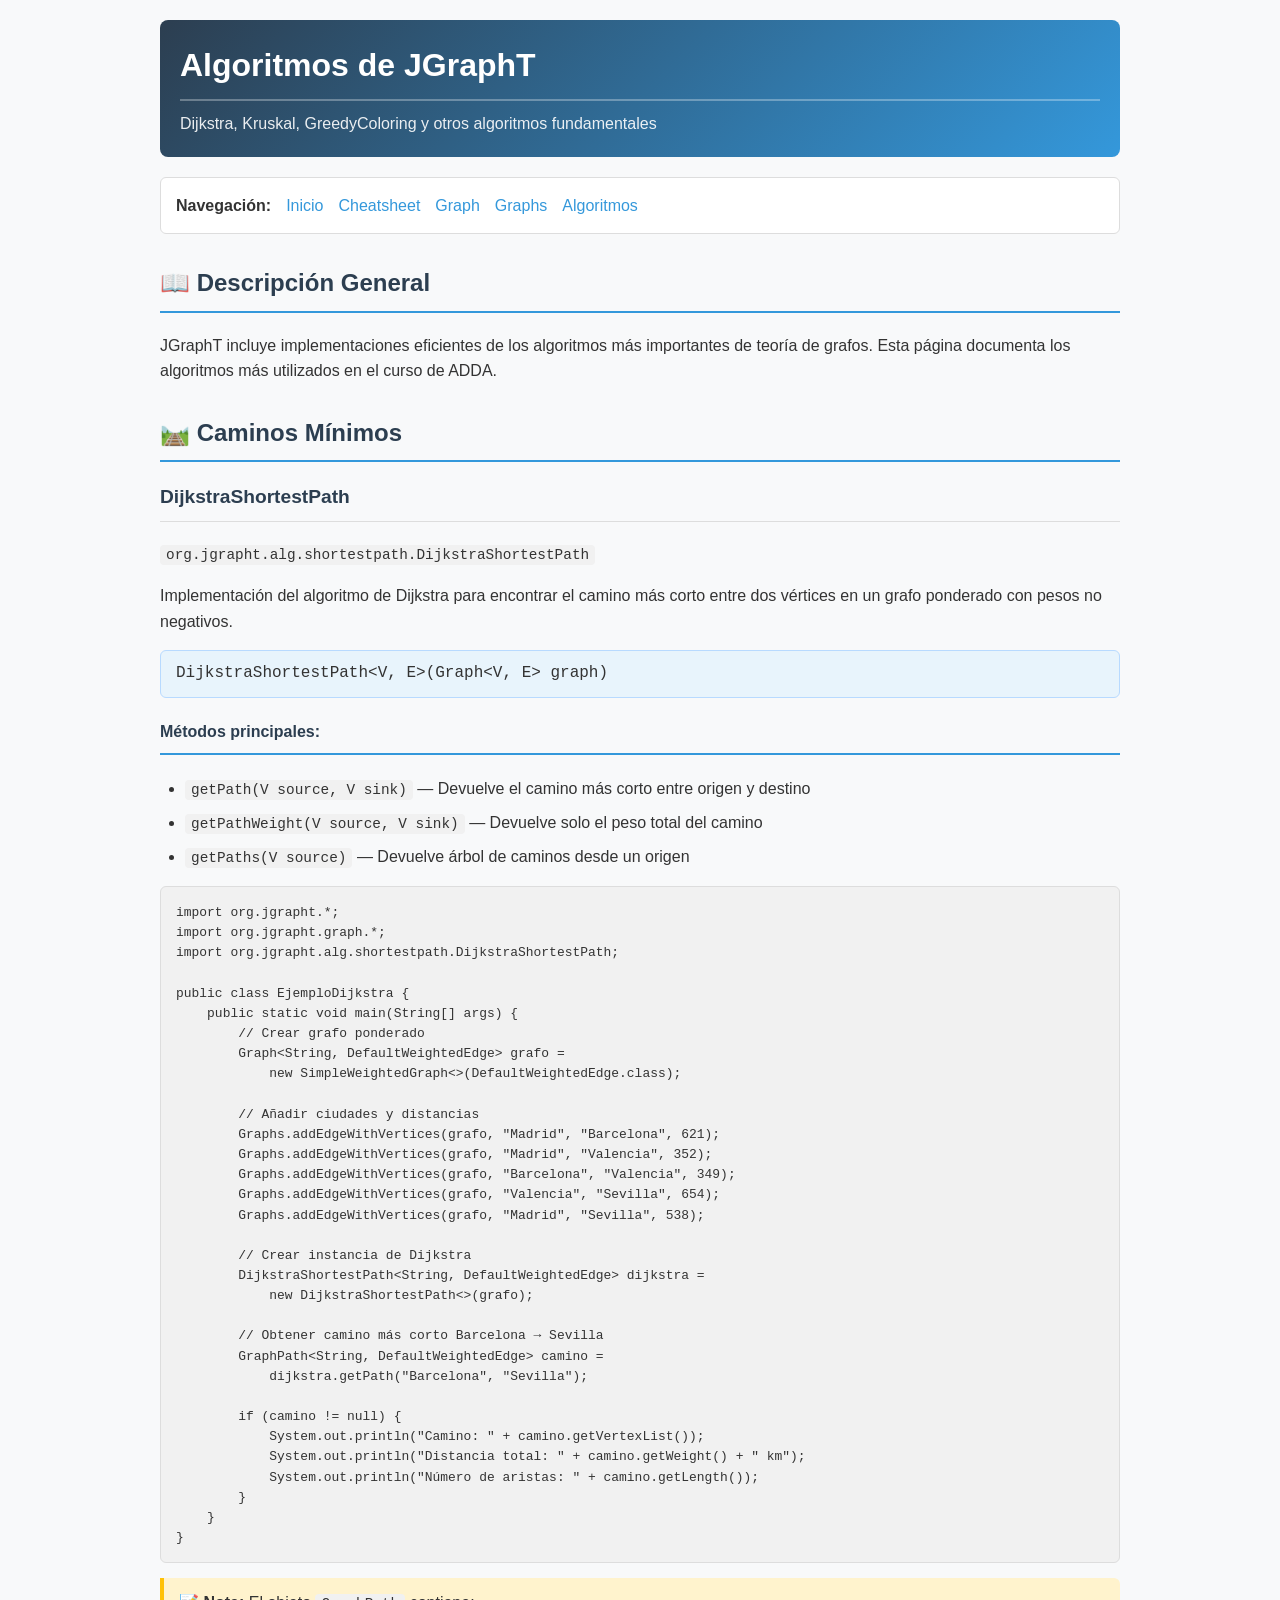
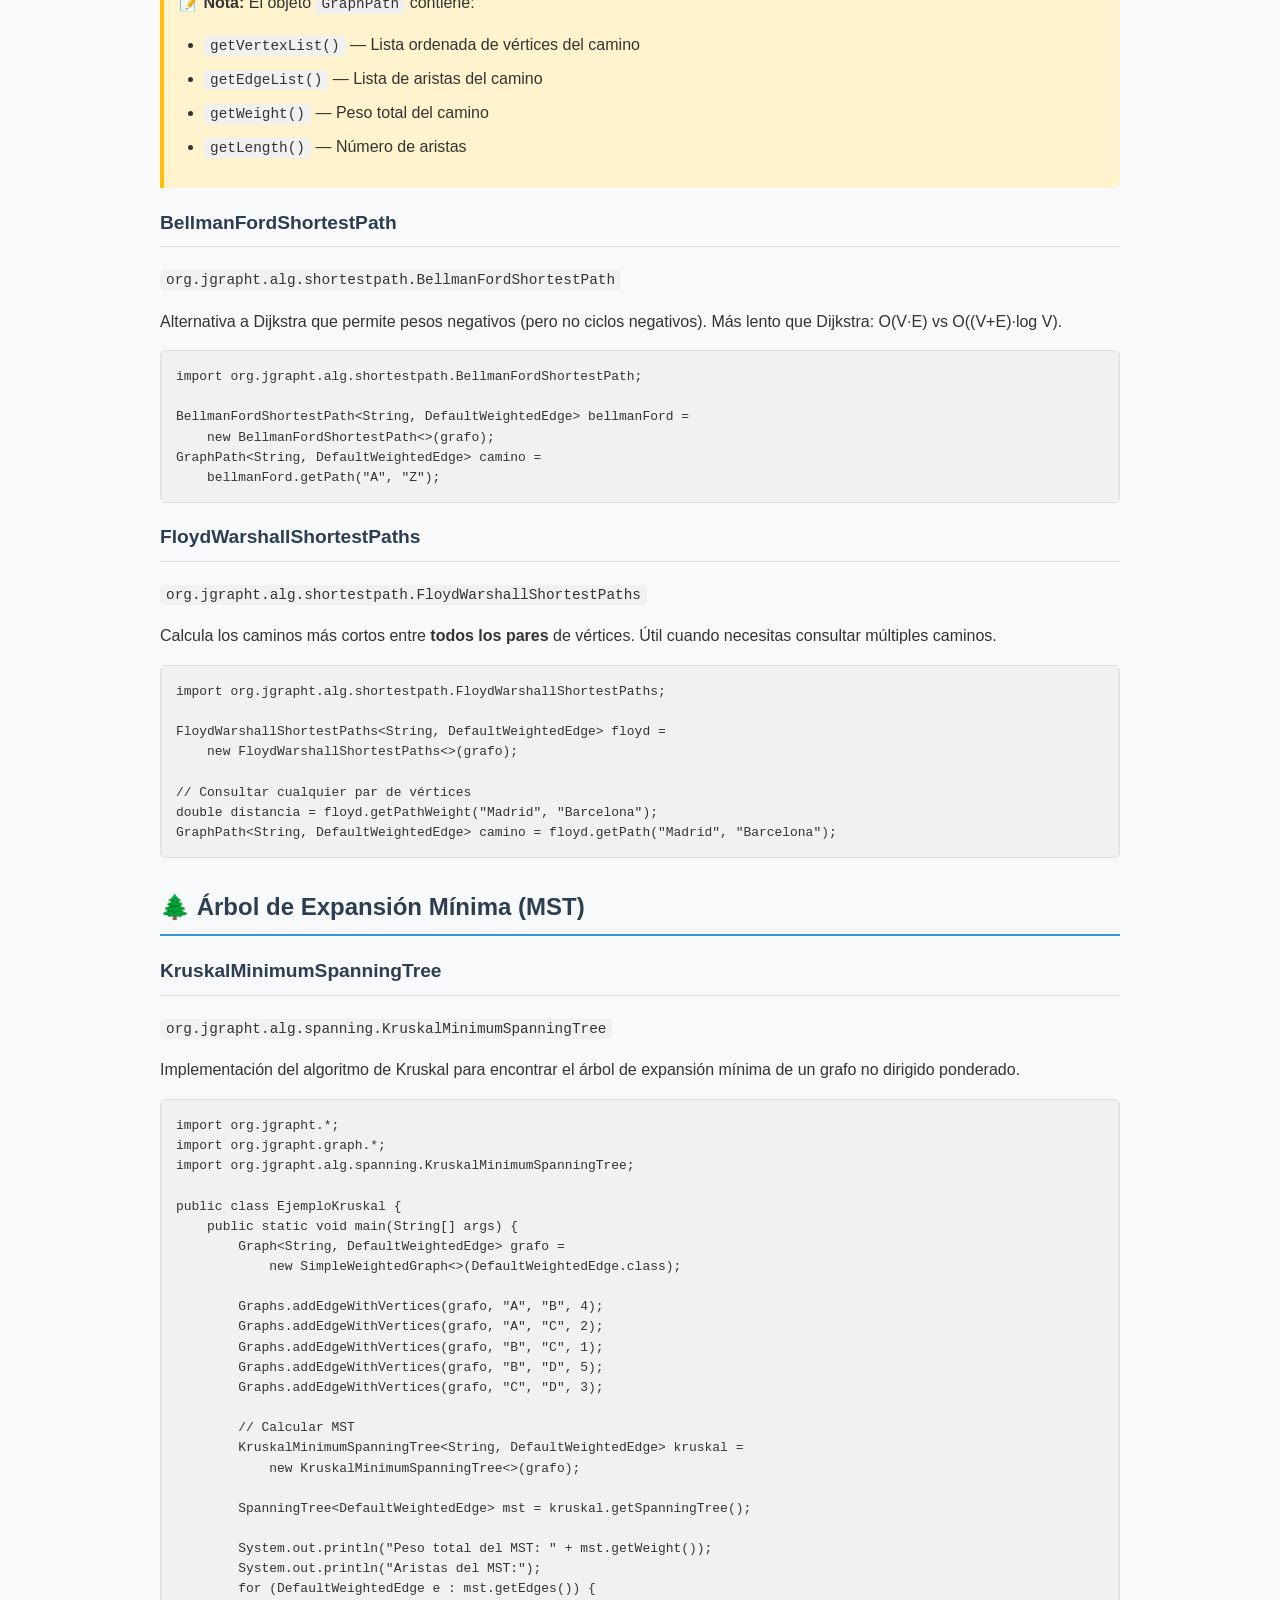
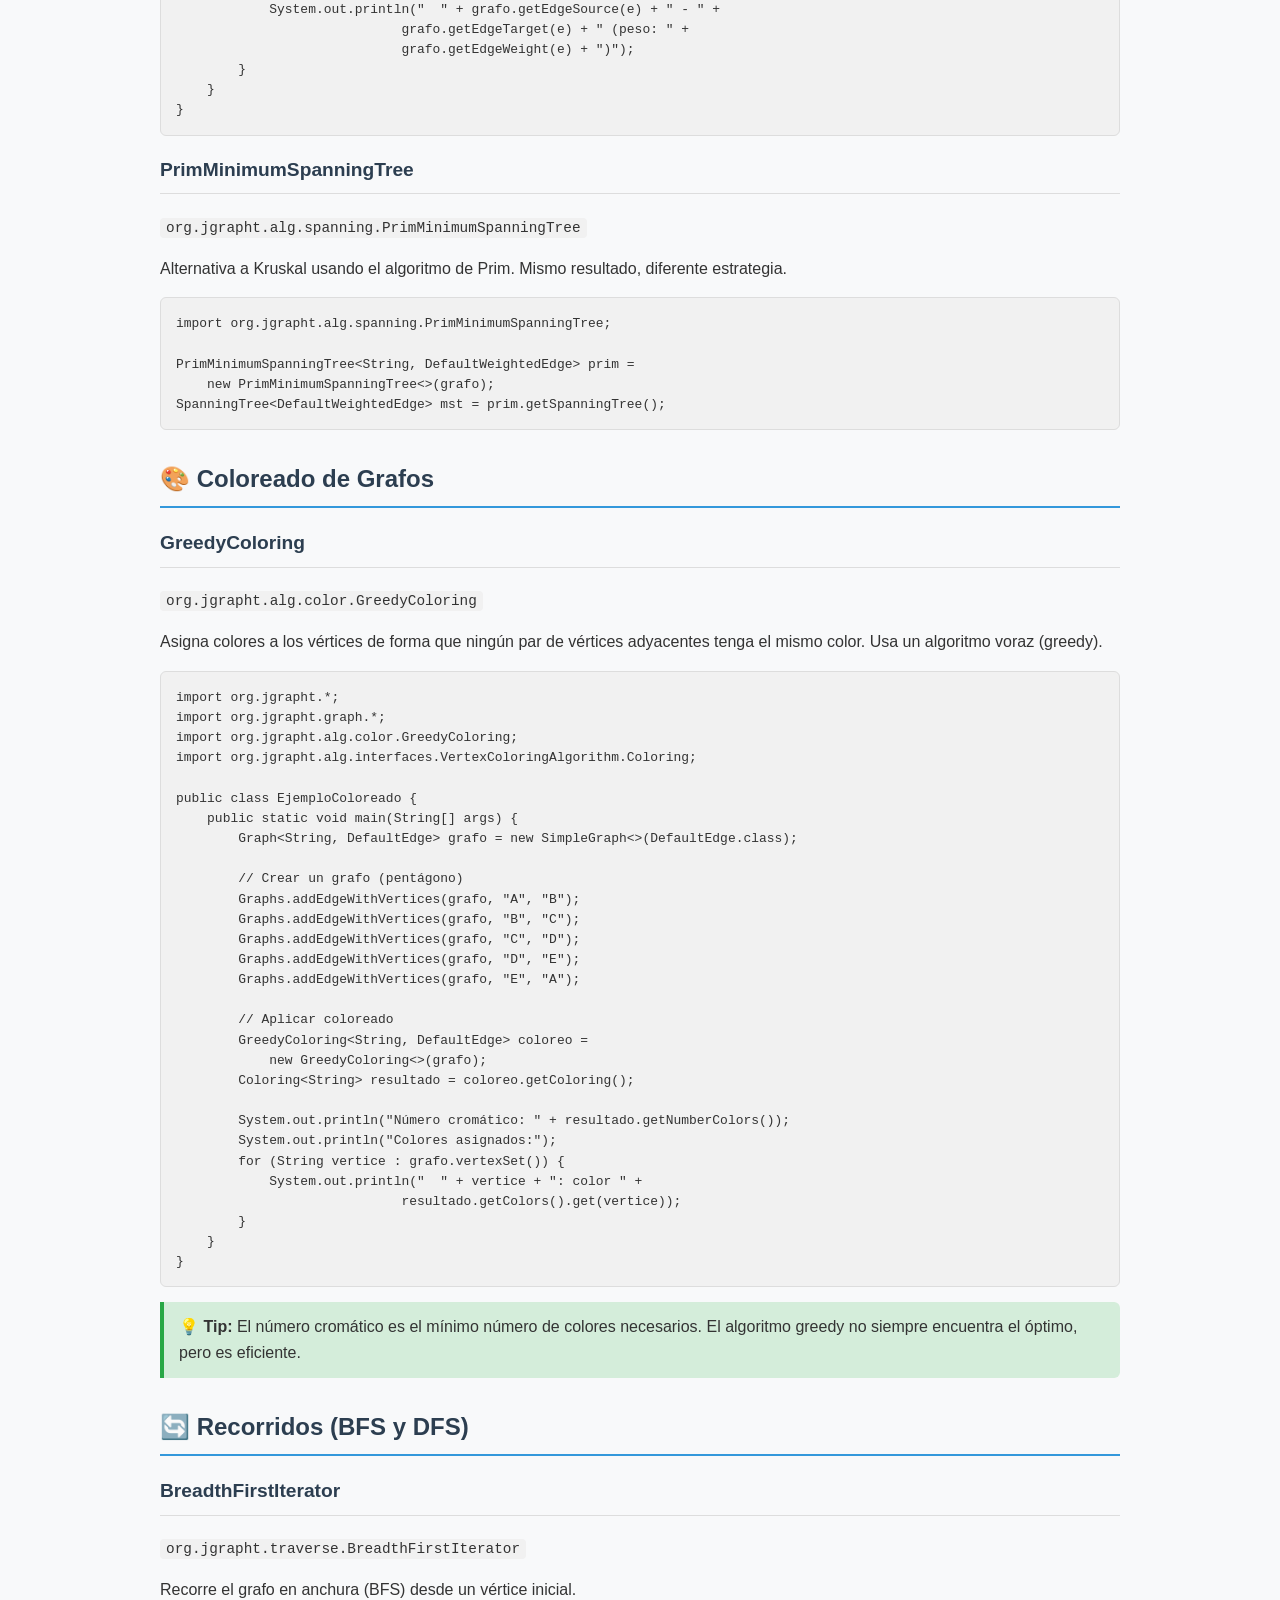
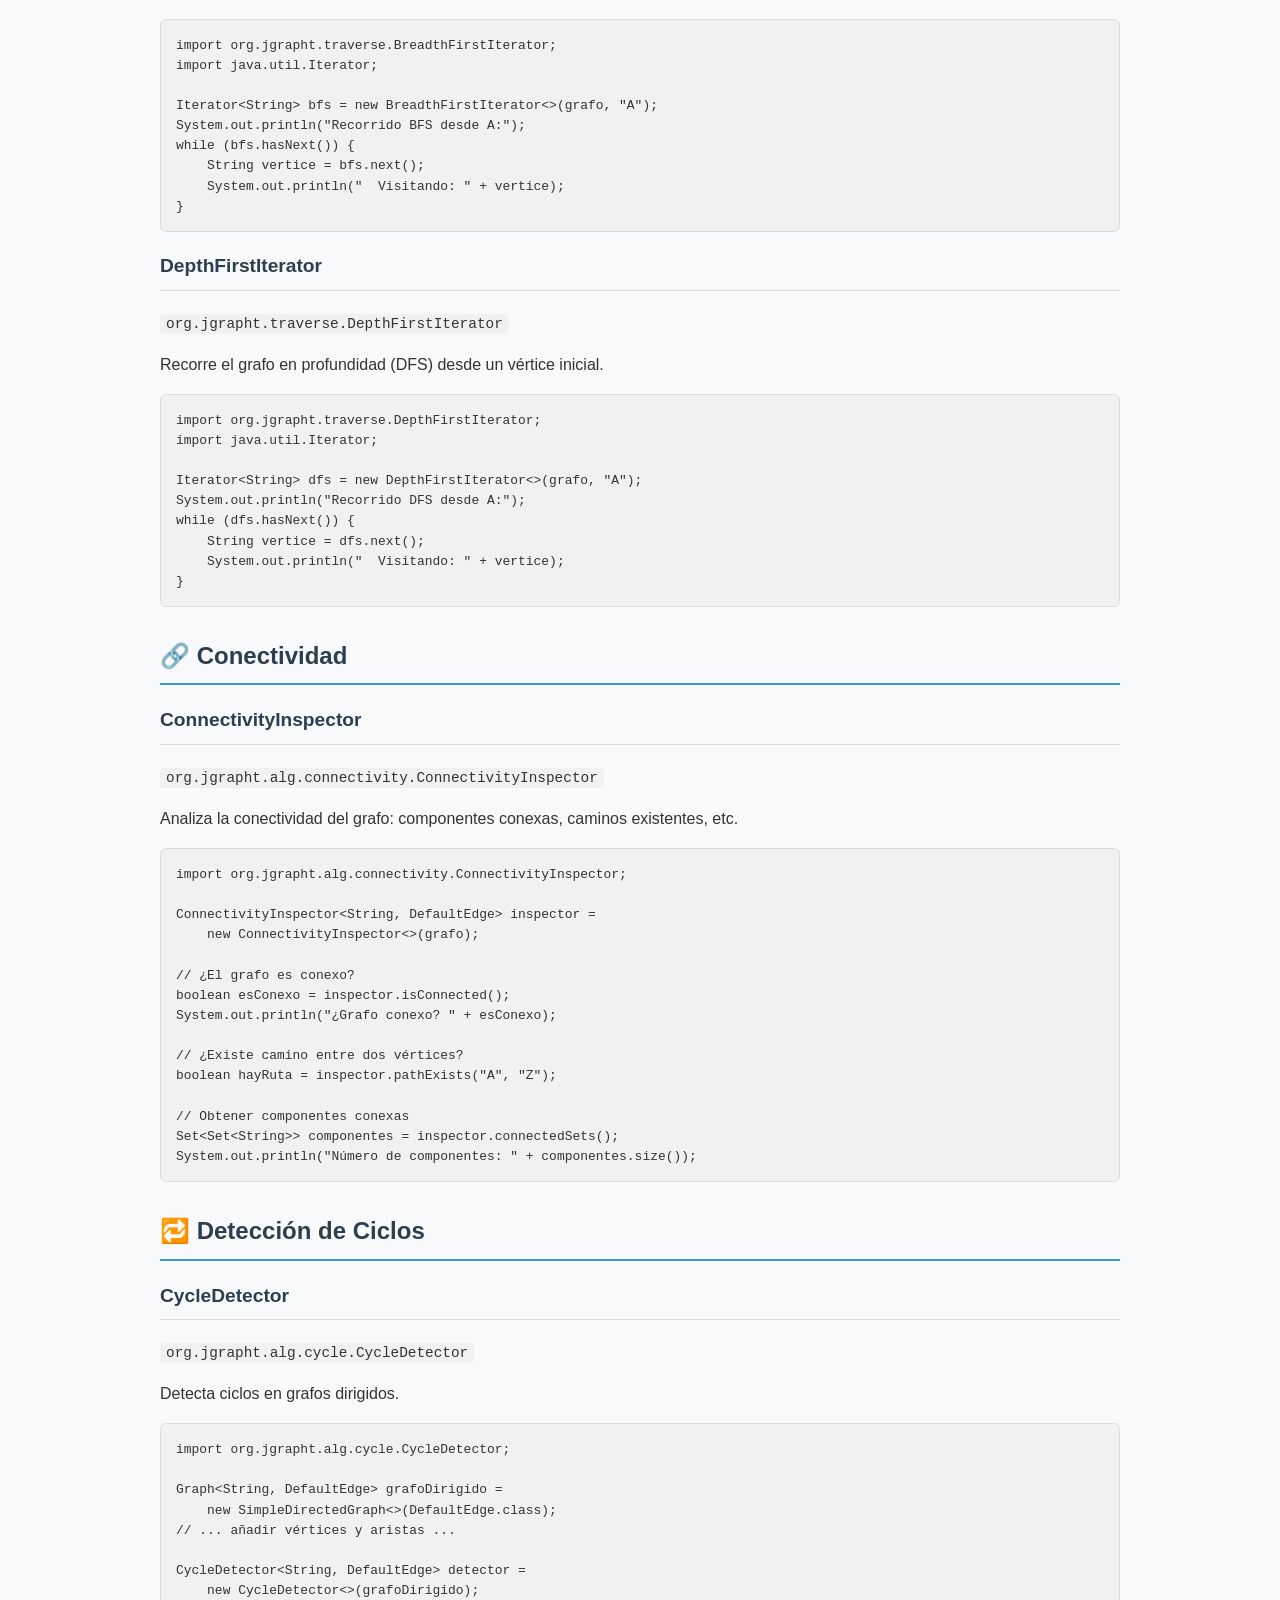
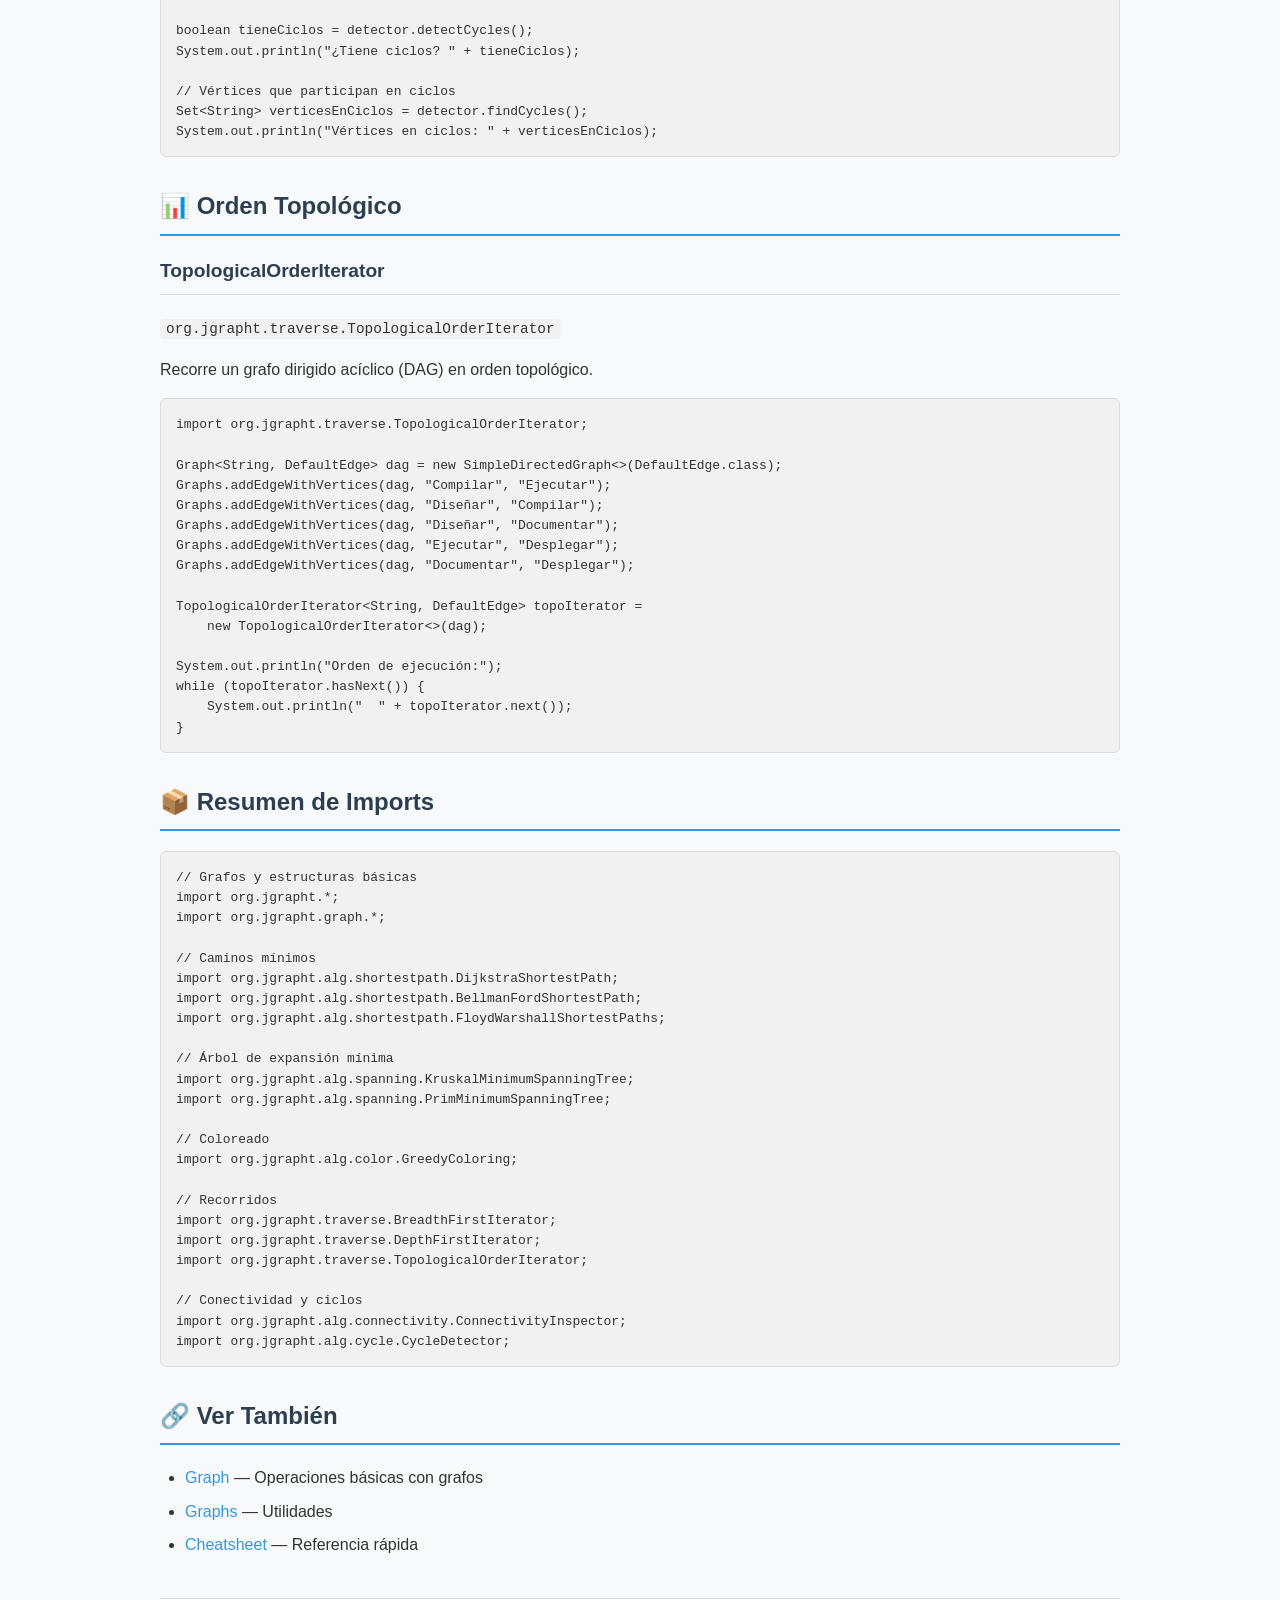
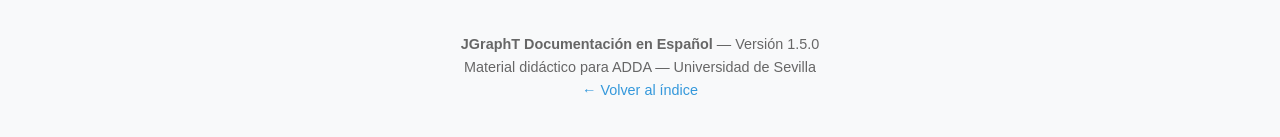
==== PI2_2025_2026_Base_ADDA/docs/jgrapht-es/classes/Algorithms.html @ 59868d42 "Add Spanish JGraphT documentation HTML files Co-authored-by: rosamola77 <181229581+rosamola77@users." ====
<!DOCTYPE html>
<html lang="es">
<head>
    <meta charset="UTF-8">
    <meta name="viewport" content="width=device-width, initial-scale=1.0">
    <title>Algoritmos — JGraphT Documentación en español</title>
    <link rel="stylesheet" href="../css/style.css">
</head>
<body>
    <div class="class-header">
        <h1>Algoritmos de JGraphT</h1>
        <p>Dijkstra, Kruskal, GreedyColoring y otros algoritmos fundamentales</p>
    </div>

    <div class="navigation">
        <ul>
            <li><strong>Navegación:</strong></li>
            <li><a href="../index.html">Inicio</a></li>
            <li><a href="../cheatsheet.html">Cheatsheet</a></li>
            <li><a href="Graph.html">Graph</a></li>
            <li><a href="Graphs.html">Graphs</a></li>
            <li><a href="Algorithms.html">Algoritmos</a></li>
        </ul>
    </div>

    <h2>📖 Descripción General</h2>
    <p>
        JGraphT incluye implementaciones eficientes de los algoritmos más importantes de teoría de grafos.
        Esta página documenta los algoritmos más utilizados en el curso de ADDA.
    </p>

    <h2>🛤️ Caminos Mínimos</h2>

    <h3>DijkstraShortestPath</h3>
    <p><code>org.jgrapht.alg.shortestpath.DijkstraShortestPath</code></p>
    <p>
        Implementación del algoritmo de Dijkstra para encontrar el camino más corto entre dos vértices
        en un grafo ponderado con pesos no negativos.
    </p>

    <div class="method-signature">DijkstraShortestPath&lt;V, E&gt;(Graph&lt;V, E&gt; graph)</div>

    <h4>Métodos principales:</h4>
    <ul>
        <li><code>getPath(V source, V sink)</code> — Devuelve el camino más corto entre origen y destino</li>
        <li><code>getPathWeight(V source, V sink)</code> — Devuelve solo el peso total del camino</li>
        <li><code>getPaths(V source)</code> — Devuelve árbol de caminos desde un origen</li>
    </ul>

    <pre><code>import org.jgrapht.*;
import org.jgrapht.graph.*;
import org.jgrapht.alg.shortestpath.DijkstraShortestPath;

public class EjemploDijkstra {
    public static void main(String[] args) {
        // Crear grafo ponderado
        Graph&lt;String, DefaultWeightedEdge&gt; grafo = 
            new SimpleWeightedGraph&lt;&gt;(DefaultWeightedEdge.class);
        
        // Añadir ciudades y distancias
        Graphs.addEdgeWithVertices(grafo, "Madrid", "Barcelona", 621);
        Graphs.addEdgeWithVertices(grafo, "Madrid", "Valencia", 352);
        Graphs.addEdgeWithVertices(grafo, "Barcelona", "Valencia", 349);
        Graphs.addEdgeWithVertices(grafo, "Valencia", "Sevilla", 654);
        Graphs.addEdgeWithVertices(grafo, "Madrid", "Sevilla", 538);
        
        // Crear instancia de Dijkstra
        DijkstraShortestPath&lt;String, DefaultWeightedEdge&gt; dijkstra = 
            new DijkstraShortestPath&lt;&gt;(grafo);
        
        // Obtener camino más corto Barcelona → Sevilla
        GraphPath&lt;String, DefaultWeightedEdge&gt; camino = 
            dijkstra.getPath("Barcelona", "Sevilla");
        
        if (camino != null) {
            System.out.println("Camino: " + camino.getVertexList());
            System.out.println("Distancia total: " + camino.getWeight() + " km");
            System.out.println("Número de aristas: " + camino.getLength());
        }
    }
}</code></pre>

    <div class="note">
        <strong>📝 Nota:</strong> El objeto <code>GraphPath</code> contiene:
        <ul>
            <li><code>getVertexList()</code> — Lista ordenada de vértices del camino</li>
            <li><code>getEdgeList()</code> — Lista de aristas del camino</li>
            <li><code>getWeight()</code> — Peso total del camino</li>
            <li><code>getLength()</code> — Número de aristas</li>
        </ul>
    </div>

    <h3>BellmanFordShortestPath</h3>
    <p><code>org.jgrapht.alg.shortestpath.BellmanFordShortestPath</code></p>
    <p>
        Alternativa a Dijkstra que permite pesos negativos (pero no ciclos negativos).
        Más lento que Dijkstra: O(V·E) vs O((V+E)·log V).
    </p>

    <pre><code>import org.jgrapht.alg.shortestpath.BellmanFordShortestPath;

BellmanFordShortestPath&lt;String, DefaultWeightedEdge&gt; bellmanFord = 
    new BellmanFordShortestPath&lt;&gt;(grafo);
GraphPath&lt;String, DefaultWeightedEdge&gt; camino = 
    bellmanFord.getPath("A", "Z");</code></pre>

    <h3>FloydWarshallShortestPaths</h3>
    <p><code>org.jgrapht.alg.shortestpath.FloydWarshallShortestPaths</code></p>
    <p>
        Calcula los caminos más cortos entre <strong>todos los pares</strong> de vértices.
        Útil cuando necesitas consultar múltiples caminos.
    </p>

    <pre><code>import org.jgrapht.alg.shortestpath.FloydWarshallShortestPaths;

FloydWarshallShortestPaths&lt;String, DefaultWeightedEdge&gt; floyd = 
    new FloydWarshallShortestPaths&lt;&gt;(grafo);

// Consultar cualquier par de vértices
double distancia = floyd.getPathWeight("Madrid", "Barcelona");
GraphPath&lt;String, DefaultWeightedEdge&gt; camino = floyd.getPath("Madrid", "Barcelona");</code></pre>

    <h2>🌲 Árbol de Expansión Mínima (MST)</h2>

    <h3>KruskalMinimumSpanningTree</h3>
    <p><code>org.jgrapht.alg.spanning.KruskalMinimumSpanningTree</code></p>
    <p>
        Implementación del algoritmo de Kruskal para encontrar el árbol de expansión mínima
        de un grafo no dirigido ponderado.
    </p>

    <pre><code>import org.jgrapht.*;
import org.jgrapht.graph.*;
import org.jgrapht.alg.spanning.KruskalMinimumSpanningTree;

public class EjemploKruskal {
    public static void main(String[] args) {
        Graph&lt;String, DefaultWeightedEdge&gt; grafo = 
            new SimpleWeightedGraph&lt;&gt;(DefaultWeightedEdge.class);
        
        Graphs.addEdgeWithVertices(grafo, "A", "B", 4);
        Graphs.addEdgeWithVertices(grafo, "A", "C", 2);
        Graphs.addEdgeWithVertices(grafo, "B", "C", 1);
        Graphs.addEdgeWithVertices(grafo, "B", "D", 5);
        Graphs.addEdgeWithVertices(grafo, "C", "D", 3);
        
        // Calcular MST
        KruskalMinimumSpanningTree&lt;String, DefaultWeightedEdge&gt; kruskal = 
            new KruskalMinimumSpanningTree&lt;&gt;(grafo);
        
        SpanningTree&lt;DefaultWeightedEdge&gt; mst = kruskal.getSpanningTree();
        
        System.out.println("Peso total del MST: " + mst.getWeight());
        System.out.println("Aristas del MST:");
        for (DefaultWeightedEdge e : mst.getEdges()) {
            System.out.println("  " + grafo.getEdgeSource(e) + " - " + 
                             grafo.getEdgeTarget(e) + " (peso: " + 
                             grafo.getEdgeWeight(e) + ")");
        }
    }
}</code></pre>

    <h3>PrimMinimumSpanningTree</h3>
    <p><code>org.jgrapht.alg.spanning.PrimMinimumSpanningTree</code></p>
    <p>
        Alternativa a Kruskal usando el algoritmo de Prim. Mismo resultado, diferente estrategia.
    </p>

    <pre><code>import org.jgrapht.alg.spanning.PrimMinimumSpanningTree;

PrimMinimumSpanningTree&lt;String, DefaultWeightedEdge&gt; prim = 
    new PrimMinimumSpanningTree&lt;&gt;(grafo);
SpanningTree&lt;DefaultWeightedEdge&gt; mst = prim.getSpanningTree();</code></pre>

    <h2>🎨 Coloreado de Grafos</h2>

    <h3>GreedyColoring</h3>
    <p><code>org.jgrapht.alg.color.GreedyColoring</code></p>
    <p>
        Asigna colores a los vértices de forma que ningún par de vértices adyacentes
        tenga el mismo color. Usa un algoritmo voraz (greedy).
    </p>

    <pre><code>import org.jgrapht.*;
import org.jgrapht.graph.*;
import org.jgrapht.alg.color.GreedyColoring;
import org.jgrapht.alg.interfaces.VertexColoringAlgorithm.Coloring;

public class EjemploColoreado {
    public static void main(String[] args) {
        Graph&lt;String, DefaultEdge&gt; grafo = new SimpleGraph&lt;&gt;(DefaultEdge.class);
        
        // Crear un grafo (pentágono)
        Graphs.addEdgeWithVertices(grafo, "A", "B");
        Graphs.addEdgeWithVertices(grafo, "B", "C");
        Graphs.addEdgeWithVertices(grafo, "C", "D");
        Graphs.addEdgeWithVertices(grafo, "D", "E");
        Graphs.addEdgeWithVertices(grafo, "E", "A");
        
        // Aplicar coloreado
        GreedyColoring&lt;String, DefaultEdge&gt; coloreo = 
            new GreedyColoring&lt;&gt;(grafo);
        Coloring&lt;String&gt; resultado = coloreo.getColoring();
        
        System.out.println("Número cromático: " + resultado.getNumberColors());
        System.out.println("Colores asignados:");
        for (String vertice : grafo.vertexSet()) {
            System.out.println("  " + vertice + ": color " + 
                             resultado.getColors().get(vertice));
        }
    }
}</code></pre>

    <div class="tip">
        <strong>💡 Tip:</strong> El número cromático es el mínimo número de colores necesarios.
        El algoritmo greedy no siempre encuentra el óptimo, pero es eficiente.
    </div>

    <h2>🔄 Recorridos (BFS y DFS)</h2>

    <h3>BreadthFirstIterator</h3>
    <p><code>org.jgrapht.traverse.BreadthFirstIterator</code></p>
    <p>Recorre el grafo en anchura (BFS) desde un vértice inicial.</p>

    <pre><code>import org.jgrapht.traverse.BreadthFirstIterator;
import java.util.Iterator;

Iterator&lt;String&gt; bfs = new BreadthFirstIterator&lt;&gt;(grafo, "A");
System.out.println("Recorrido BFS desde A:");
while (bfs.hasNext()) {
    String vertice = bfs.next();
    System.out.println("  Visitando: " + vertice);
}</code></pre>

    <h3>DepthFirstIterator</h3>
    <p><code>org.jgrapht.traverse.DepthFirstIterator</code></p>
    <p>Recorre el grafo en profundidad (DFS) desde un vértice inicial.</p>

    <pre><code>import org.jgrapht.traverse.DepthFirstIterator;
import java.util.Iterator;

Iterator&lt;String&gt; dfs = new DepthFirstIterator&lt;&gt;(grafo, "A");
System.out.println("Recorrido DFS desde A:");
while (dfs.hasNext()) {
    String vertice = dfs.next();
    System.out.println("  Visitando: " + vertice);
}</code></pre>

    <h2>🔗 Conectividad</h2>

    <h3>ConnectivityInspector</h3>
    <p><code>org.jgrapht.alg.connectivity.ConnectivityInspector</code></p>
    <p>Analiza la conectividad del grafo: componentes conexas, caminos existentes, etc.</p>

    <pre><code>import org.jgrapht.alg.connectivity.ConnectivityInspector;

ConnectivityInspector&lt;String, DefaultEdge&gt; inspector = 
    new ConnectivityInspector&lt;&gt;(grafo);

// ¿El grafo es conexo?
boolean esConexo = inspector.isConnected();
System.out.println("¿Grafo conexo? " + esConexo);

// ¿Existe camino entre dos vértices?
boolean hayRuta = inspector.pathExists("A", "Z");

// Obtener componentes conexas
Set&lt;Set&lt;String&gt;&gt; componentes = inspector.connectedSets();
System.out.println("Número de componentes: " + componentes.size());</code></pre>

    <h2>🔁 Detección de Ciclos</h2>

    <h3>CycleDetector</h3>
    <p><code>org.jgrapht.alg.cycle.CycleDetector</code></p>
    <p>Detecta ciclos en grafos dirigidos.</p>

    <pre><code>import org.jgrapht.alg.cycle.CycleDetector;

Graph&lt;String, DefaultEdge&gt; grafoDirigido = 
    new SimpleDirectedGraph&lt;&gt;(DefaultEdge.class);
// ... añadir vértices y aristas ...

CycleDetector&lt;String, DefaultEdge&gt; detector = 
    new CycleDetector&lt;&gt;(grafoDirigido);

boolean tieneCiclos = detector.detectCycles();
System.out.println("¿Tiene ciclos? " + tieneCiclos);

// Vértices que participan en ciclos
Set&lt;String&gt; verticesEnCiclos = detector.findCycles();
System.out.println("Vértices en ciclos: " + verticesEnCiclos);</code></pre>

    <h2>📊 Orden Topológico</h2>

    <h3>TopologicalOrderIterator</h3>
    <p><code>org.jgrapht.traverse.TopologicalOrderIterator</code></p>
    <p>Recorre un grafo dirigido acíclico (DAG) en orden topológico.</p>

    <pre><code>import org.jgrapht.traverse.TopologicalOrderIterator;

Graph&lt;String, DefaultEdge&gt; dag = new SimpleDirectedGraph&lt;&gt;(DefaultEdge.class);
Graphs.addEdgeWithVertices(dag, "Compilar", "Ejecutar");
Graphs.addEdgeWithVertices(dag, "Diseñar", "Compilar");
Graphs.addEdgeWithVertices(dag, "Diseñar", "Documentar");
Graphs.addEdgeWithVertices(dag, "Ejecutar", "Desplegar");
Graphs.addEdgeWithVertices(dag, "Documentar", "Desplegar");

TopologicalOrderIterator&lt;String, DefaultEdge&gt; topoIterator = 
    new TopologicalOrderIterator&lt;&gt;(dag);

System.out.println("Orden de ejecución:");
while (topoIterator.hasNext()) {
    System.out.println("  " + topoIterator.next());
}</code></pre>

    <h2>📦 Resumen de Imports</h2>
    <pre><code>// Grafos y estructuras básicas
import org.jgrapht.*;
import org.jgrapht.graph.*;

// Caminos mínimos
import org.jgrapht.alg.shortestpath.DijkstraShortestPath;
import org.jgrapht.alg.shortestpath.BellmanFordShortestPath;
import org.jgrapht.alg.shortestpath.FloydWarshallShortestPaths;

// Árbol de expansión mínima
import org.jgrapht.alg.spanning.KruskalMinimumSpanningTree;
import org.jgrapht.alg.spanning.PrimMinimumSpanningTree;

// Coloreado
import org.jgrapht.alg.color.GreedyColoring;

// Recorridos
import org.jgrapht.traverse.BreadthFirstIterator;
import org.jgrapht.traverse.DepthFirstIterator;
import org.jgrapht.traverse.TopologicalOrderIterator;

// Conectividad y ciclos
import org.jgrapht.alg.connectivity.ConnectivityInspector;
import org.jgrapht.alg.cycle.CycleDetector;</code></pre>

    <h2>🔗 Ver También</h2>
    <ul>
        <li><a href="Graph.html">Graph</a> — Operaciones básicas con grafos</li>
        <li><a href="Graphs.html">Graphs</a> — Utilidades</li>
        <li><a href="../cheatsheet.html">Cheatsheet</a> — Referencia rápida</li>
    </ul>

    <div class="footer">
        <p>
            <strong>JGraphT Documentación en Español</strong> — Versión 1.5.0<br>
            Material didáctico para ADDA — Universidad de Sevilla<br>
            <a href="../index.html">← Volver al índice</a>
        </p>
    </div>
</body>
</html>
---- PI2_2025_2026_Base_ADDA/docs/jgrapht-es/css/style.css ----
/* 
 * JGraphT - Documentación en español
 * Estilo para la documentación didáctica del curso ADDA
 * Universidad de Sevilla
 */

:root {
    --primary-color: #2c3e50;
    --secondary-color: #3498db;
    --accent-color: #e74c3c;
    --background-color: #f8f9fa;
    --code-background: #f1f1f1;
    --border-color: #ddd;
    --text-color: #333;
}

* {
    box-sizing: border-box;
}

body {
    font-family: 'Segoe UI', Tahoma, Geneva, Verdana, sans-serif;
    line-height: 1.6;
    color: var(--text-color);
    max-width: 1000px;
    margin: 0 auto;
    padding: 20px;
    background-color: var(--background-color);
}

h1, h2, h3, h4 {
    color: var(--primary-color);
    border-bottom: 2px solid var(--secondary-color);
    padding-bottom: 8px;
}

h1 {
    font-size: 2em;
    border-bottom-width: 3px;
}

h2 {
    font-size: 1.5em;
    margin-top: 30px;
}

h3 {
    font-size: 1.2em;
    border-bottom: 1px solid var(--border-color);
}

a {
    color: var(--secondary-color);
    text-decoration: none;
}

a:hover {
    text-decoration: underline;
    color: var(--primary-color);
}

code {
    background-color: var(--code-background);
    padding: 2px 6px;
    border-radius: 4px;
    font-family: 'Consolas', 'Monaco', 'Courier New', monospace;
    font-size: 0.9em;
}

pre {
    background-color: var(--code-background);
    border: 1px solid var(--border-color);
    border-radius: 6px;
    padding: 15px;
    overflow-x: auto;
    font-family: 'Consolas', 'Monaco', 'Courier New', monospace;
    font-size: 0.9em;
    line-height: 1.4;
}

pre code {
    background: none;
    padding: 0;
}

ul, ol {
    padding-left: 25px;
}

li {
    margin-bottom: 8px;
}

table {
    border-collapse: collapse;
    width: 100%;
    margin: 20px 0;
}

th, td {
    border: 1px solid var(--border-color);
    padding: 12px;
    text-align: left;
}

th {
    background-color: var(--primary-color);
    color: white;
}

tr:nth-child(even) {
    background-color: #f2f2f2;
}

.note {
    background-color: #fff3cd;
    border-left: 4px solid #ffc107;
    padding: 12px 15px;
    margin: 15px 0;
    border-radius: 0 6px 6px 0;
}

.tip {
    background-color: #d4edda;
    border-left: 4px solid #28a745;
    padding: 12px 15px;
    margin: 15px 0;
    border-radius: 0 6px 6px 0;
}

.warning {
    background-color: #f8d7da;
    border-left: 4px solid #dc3545;
    padding: 12px 15px;
    margin: 15px 0;
    border-radius: 0 6px 6px 0;
}

.method-signature {
    background-color: #e8f4fc;
    border: 1px solid #b8daff;
    padding: 10px 15px;
    border-radius: 6px;
    font-family: 'Consolas', 'Monaco', 'Courier New', monospace;
    margin: 10px 0;
}

.navigation {
    background-color: white;
    padding: 15px;
    border-radius: 6px;
    border: 1px solid var(--border-color);
    margin-bottom: 20px;
}

.navigation ul {
    list-style-type: none;
    padding: 0;
    margin: 0;
    display: flex;
    flex-wrap: wrap;
    gap: 15px;
}

.navigation li {
    margin: 0;
}

.footer {
    margin-top: 40px;
    padding-top: 20px;
    border-top: 1px solid var(--border-color);
    text-align: center;
    font-size: 0.9em;
    color: #666;
}

.class-header {
    background: linear-gradient(135deg, var(--primary-color), var(--secondary-color));
    color: white;
    padding: 20px;
    border-radius: 8px;
    margin-bottom: 20px;
}

.class-header h1 {
    color: white;
    border-bottom: 2px solid rgba(255,255,255,0.3);
    margin: 0;
}

.class-header p {
    margin: 10px 0 0 0;
    opacity: 0.9;
}

.cheatsheet-item {
    background-color: white;
    border: 1px solid var(--border-color);
    border-radius: 6px;
    padding: 15px;
    margin: 15px 0;
}

.cheatsheet-item h4 {
    margin: 0 0 10px 0;
    border: none;
    padding: 0;
    color: var(--secondary-color);
}
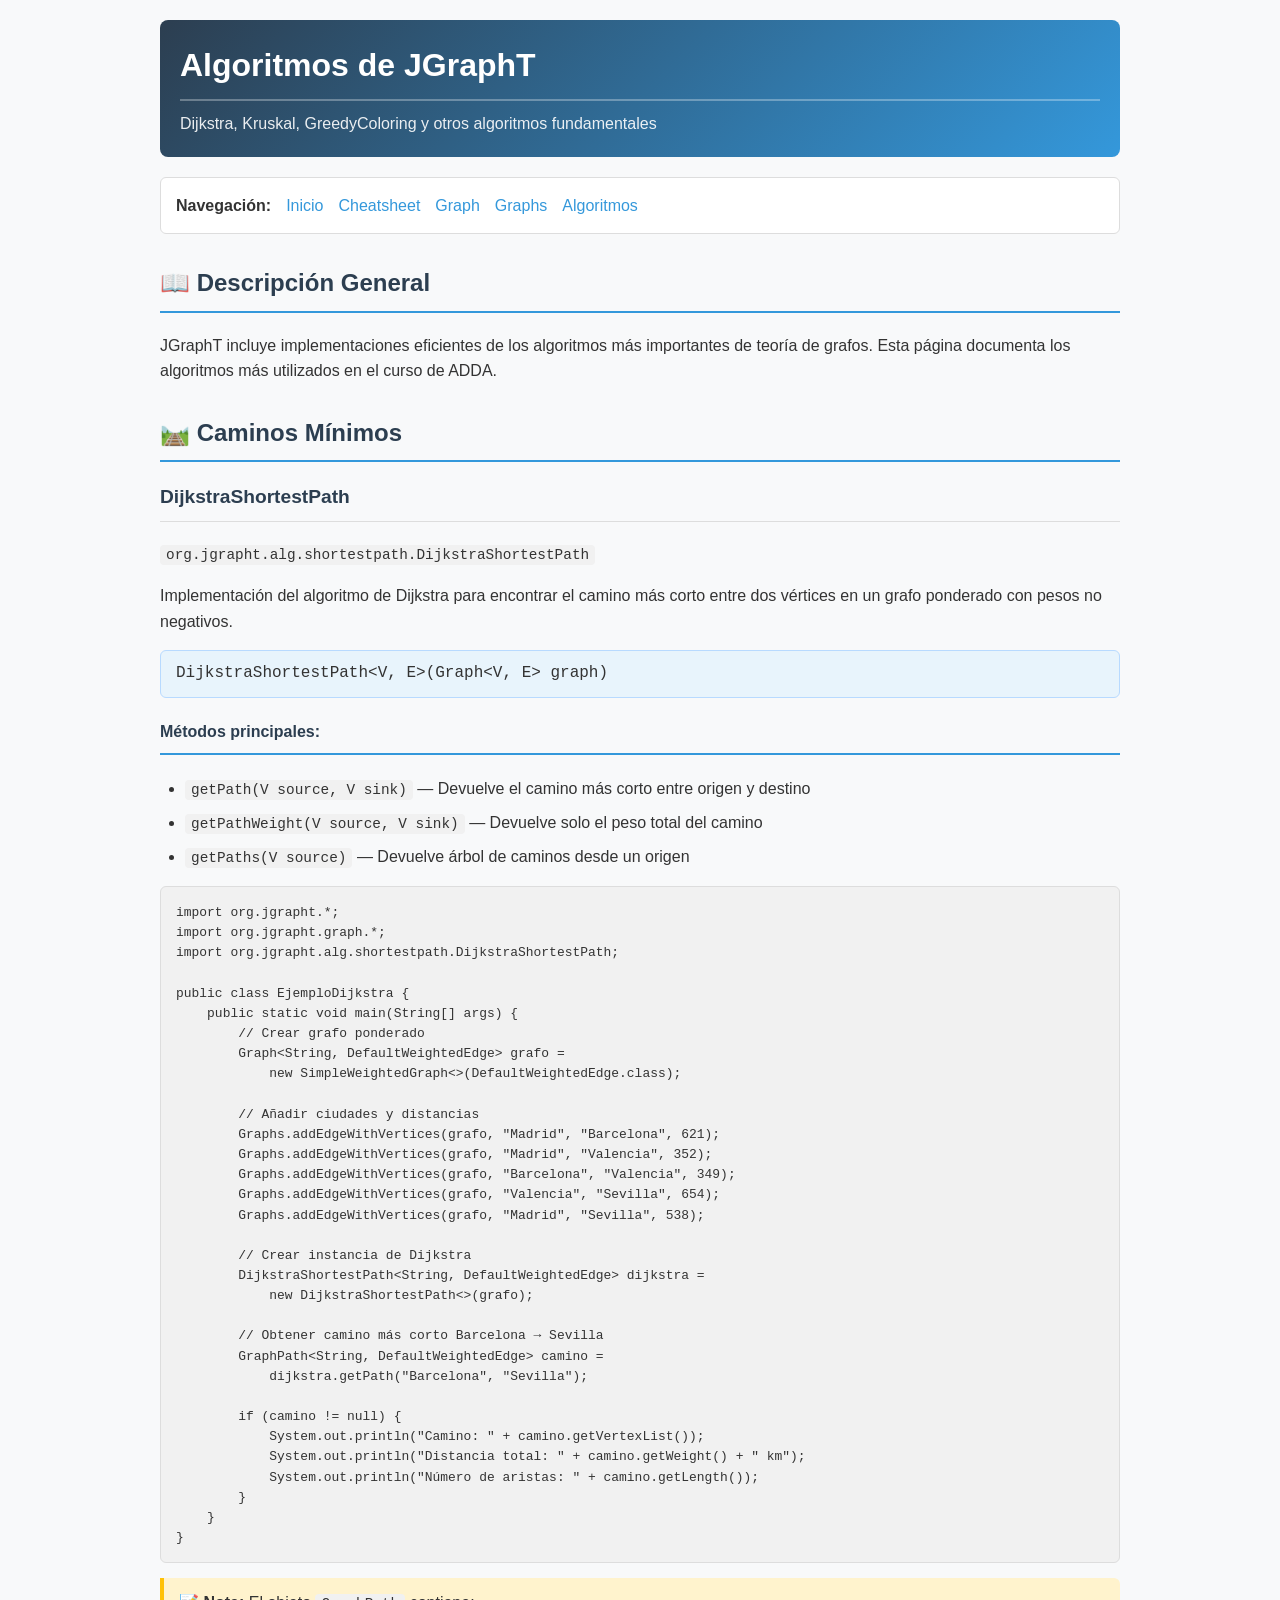
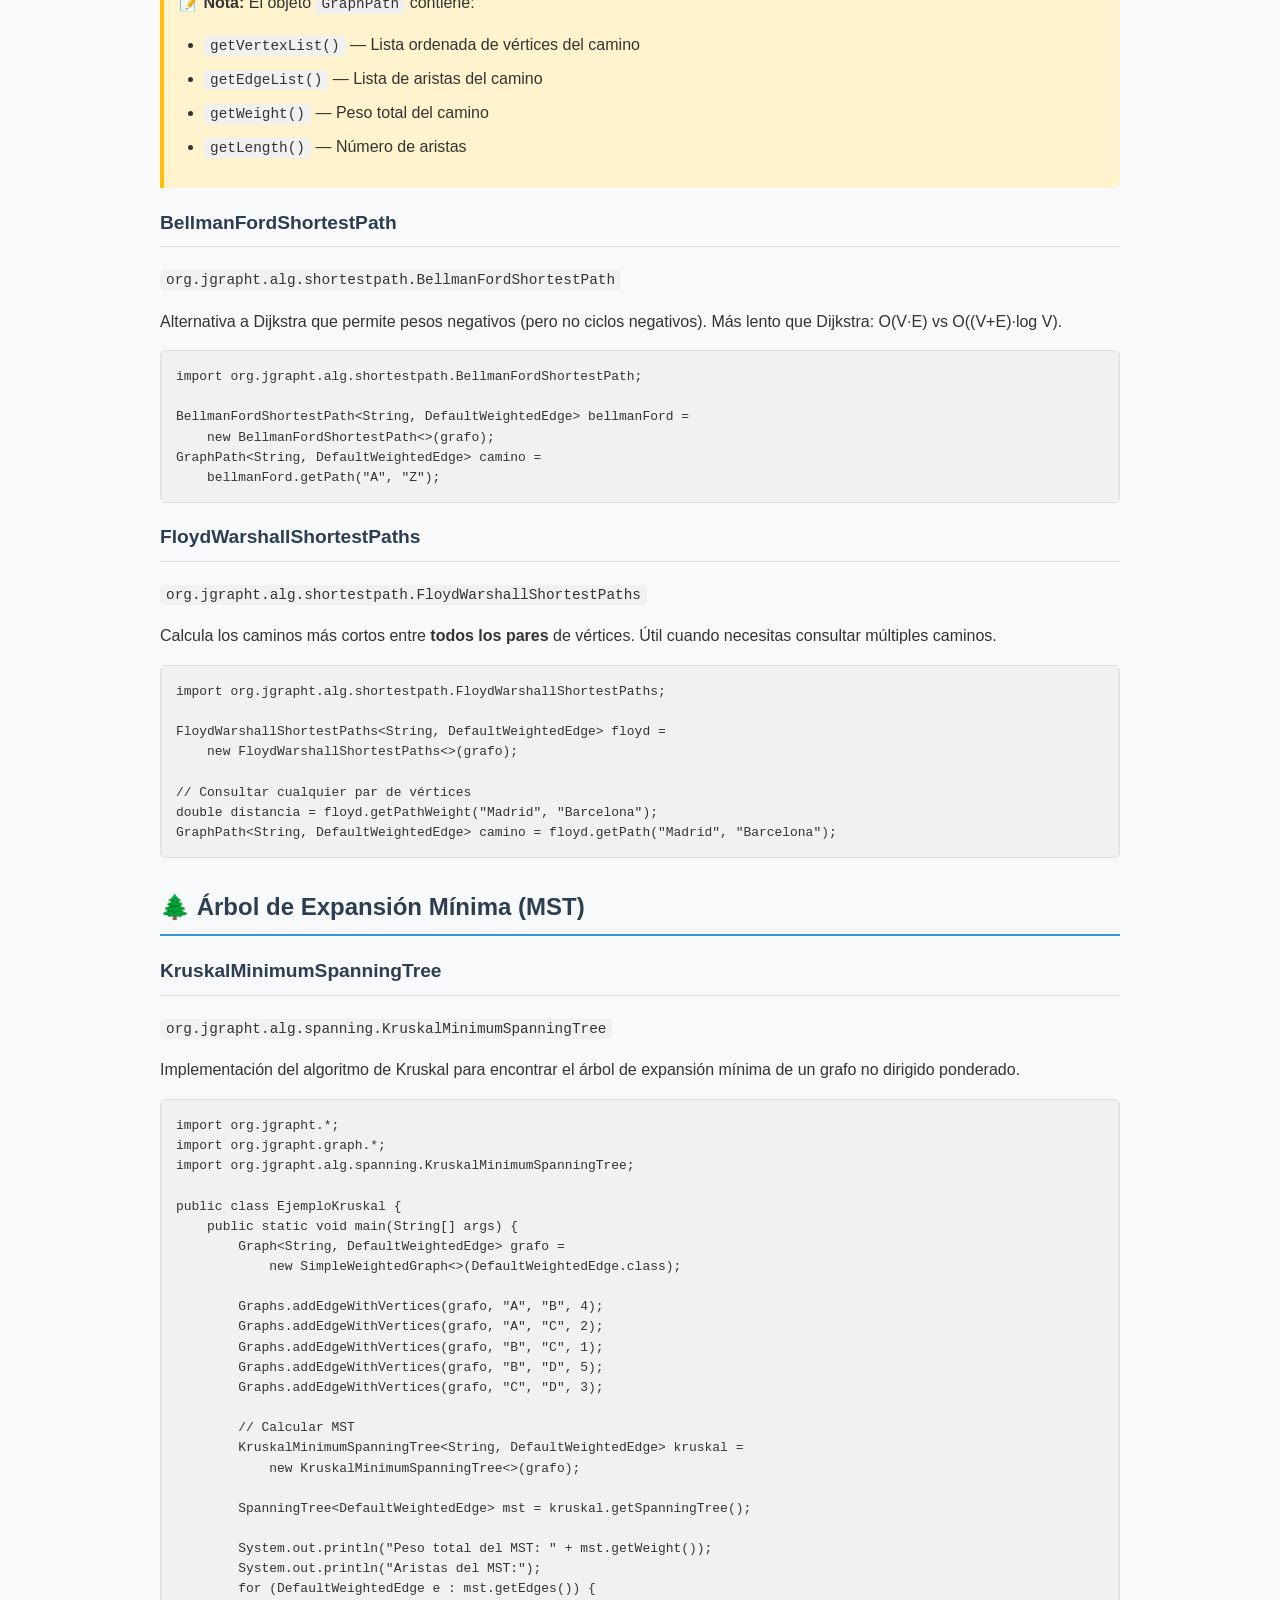
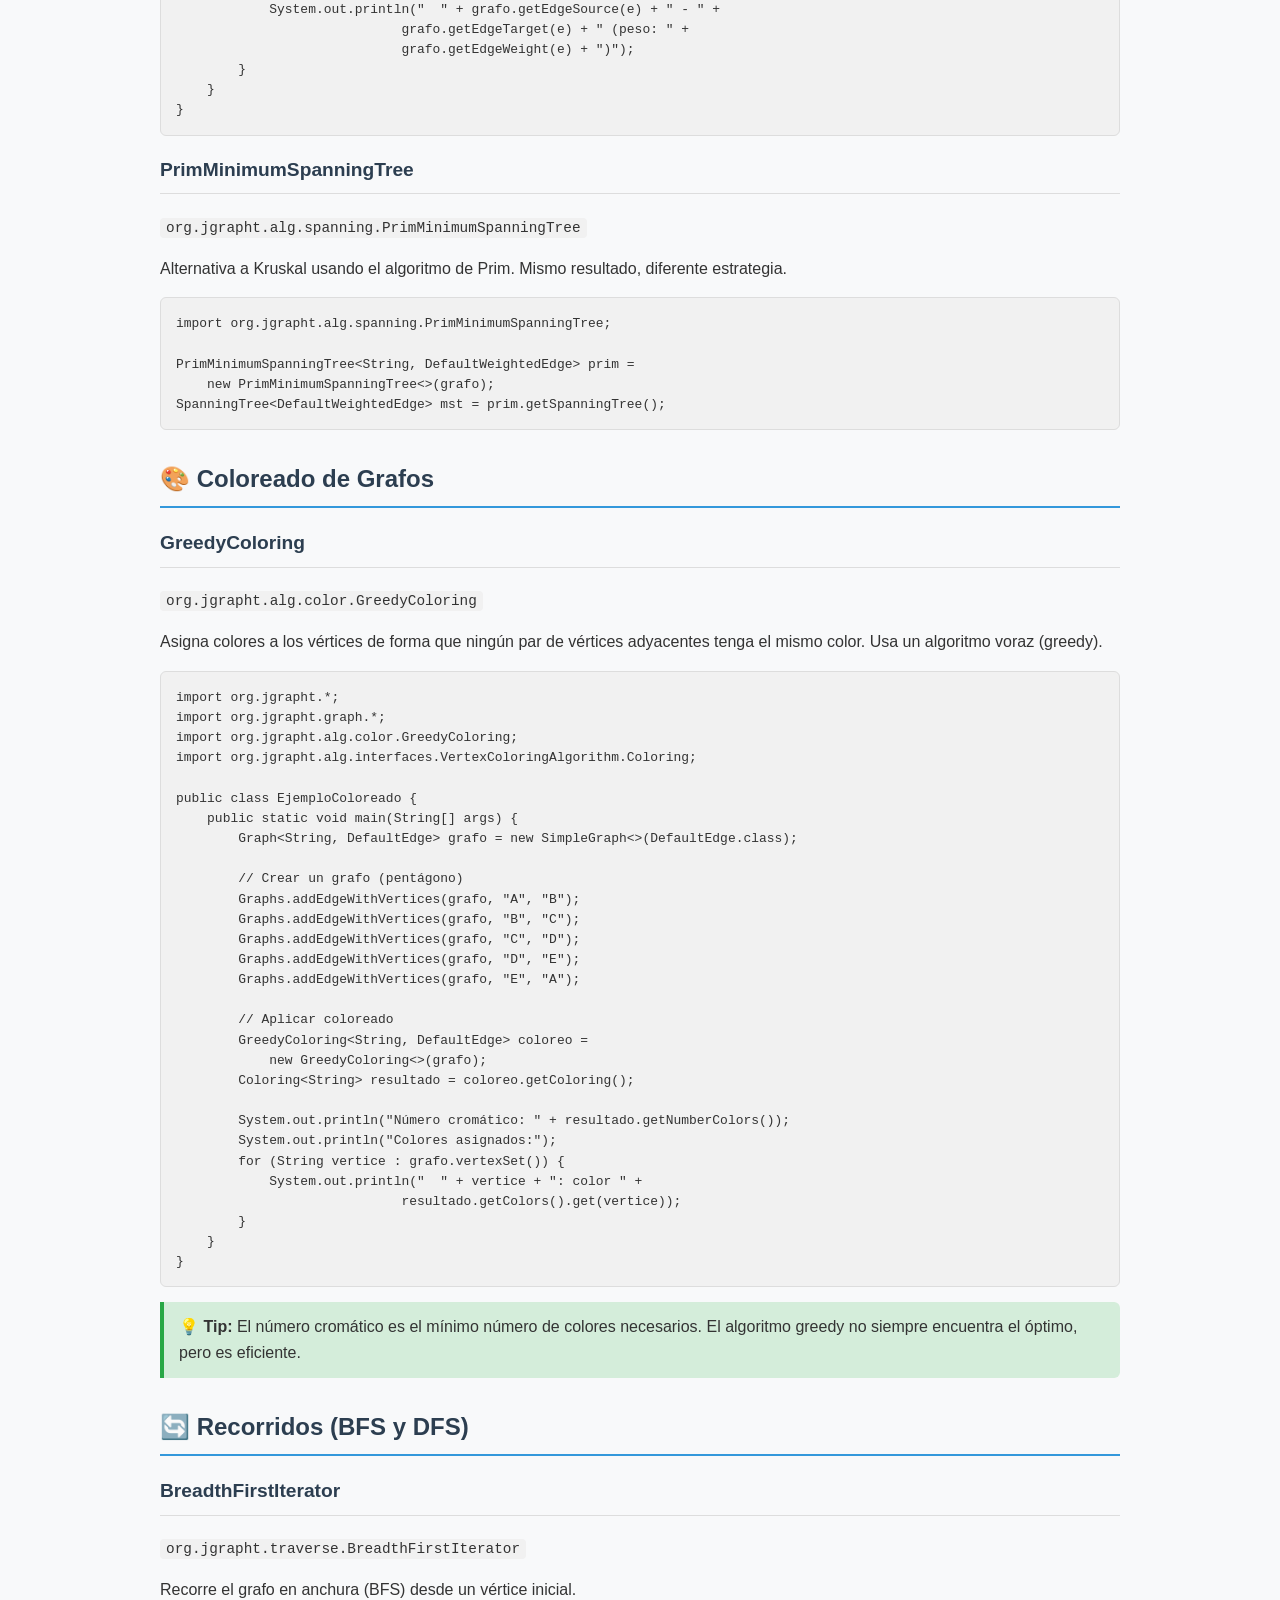
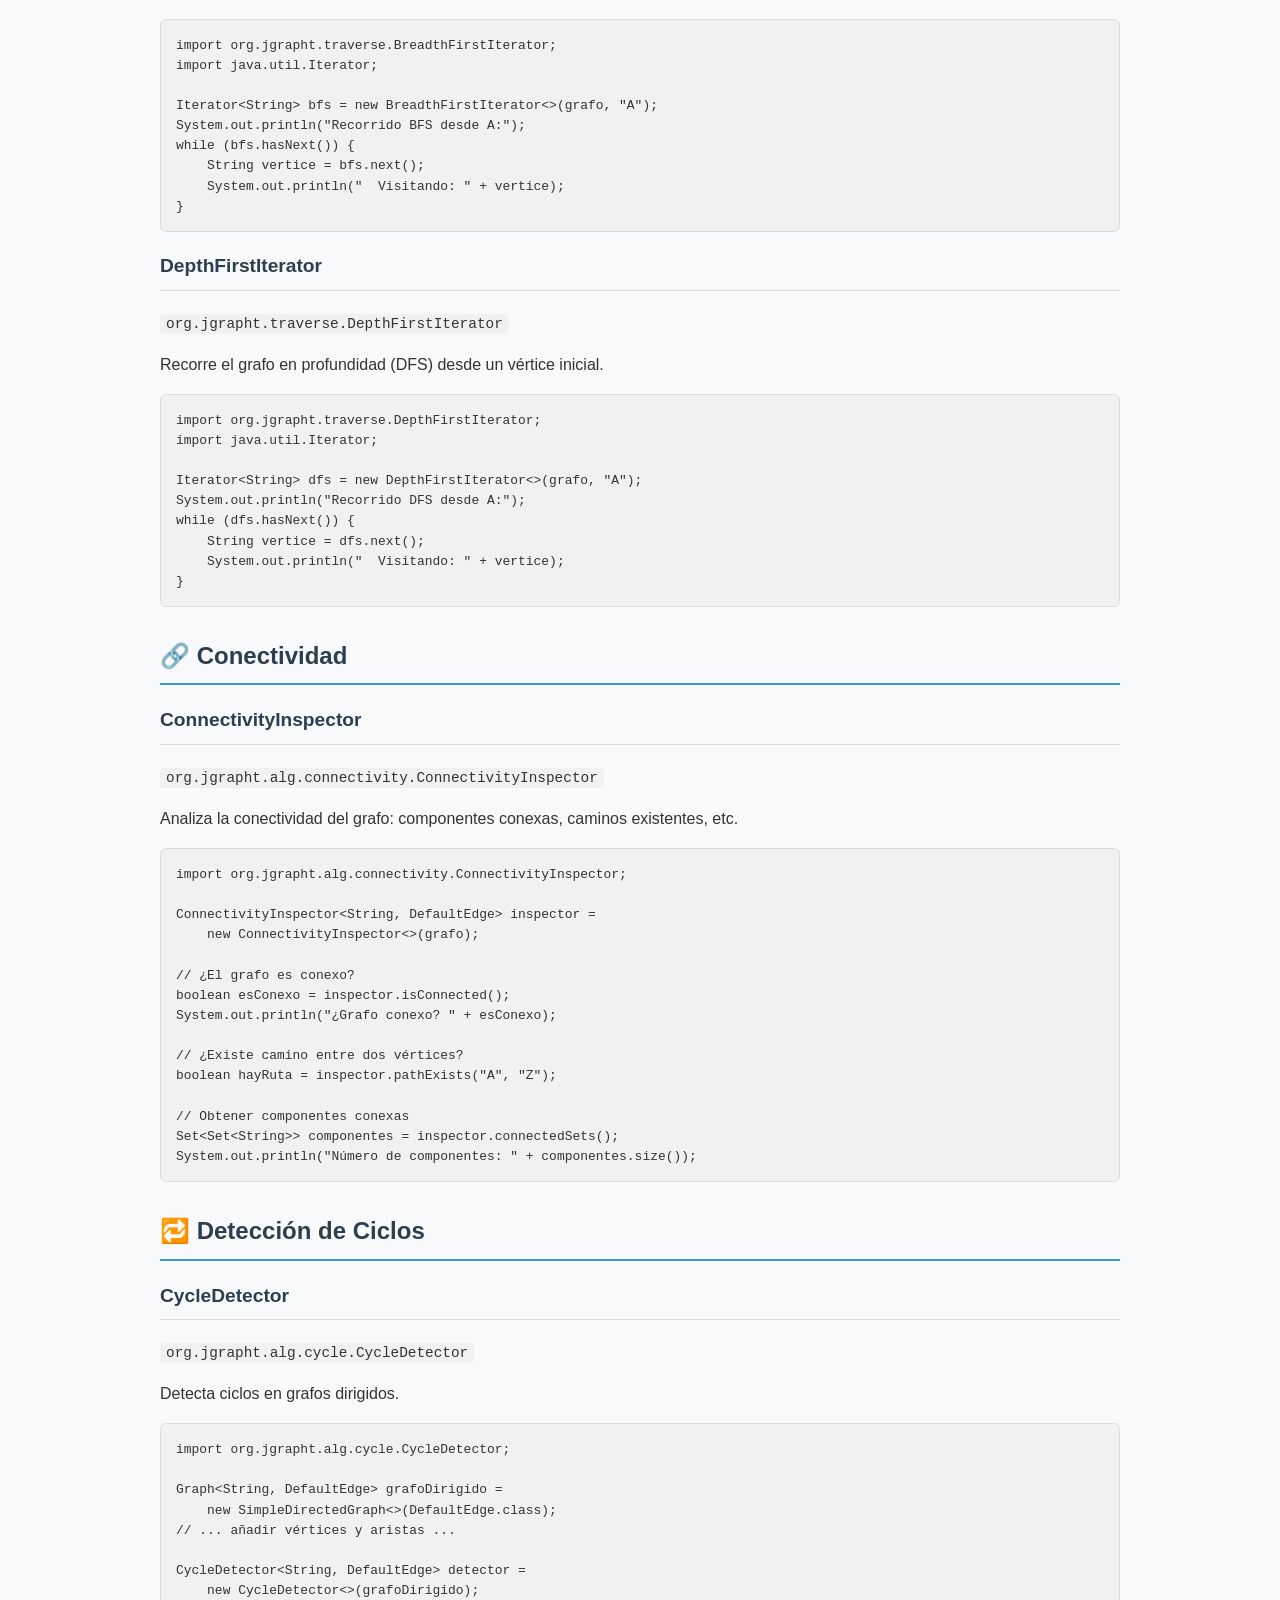
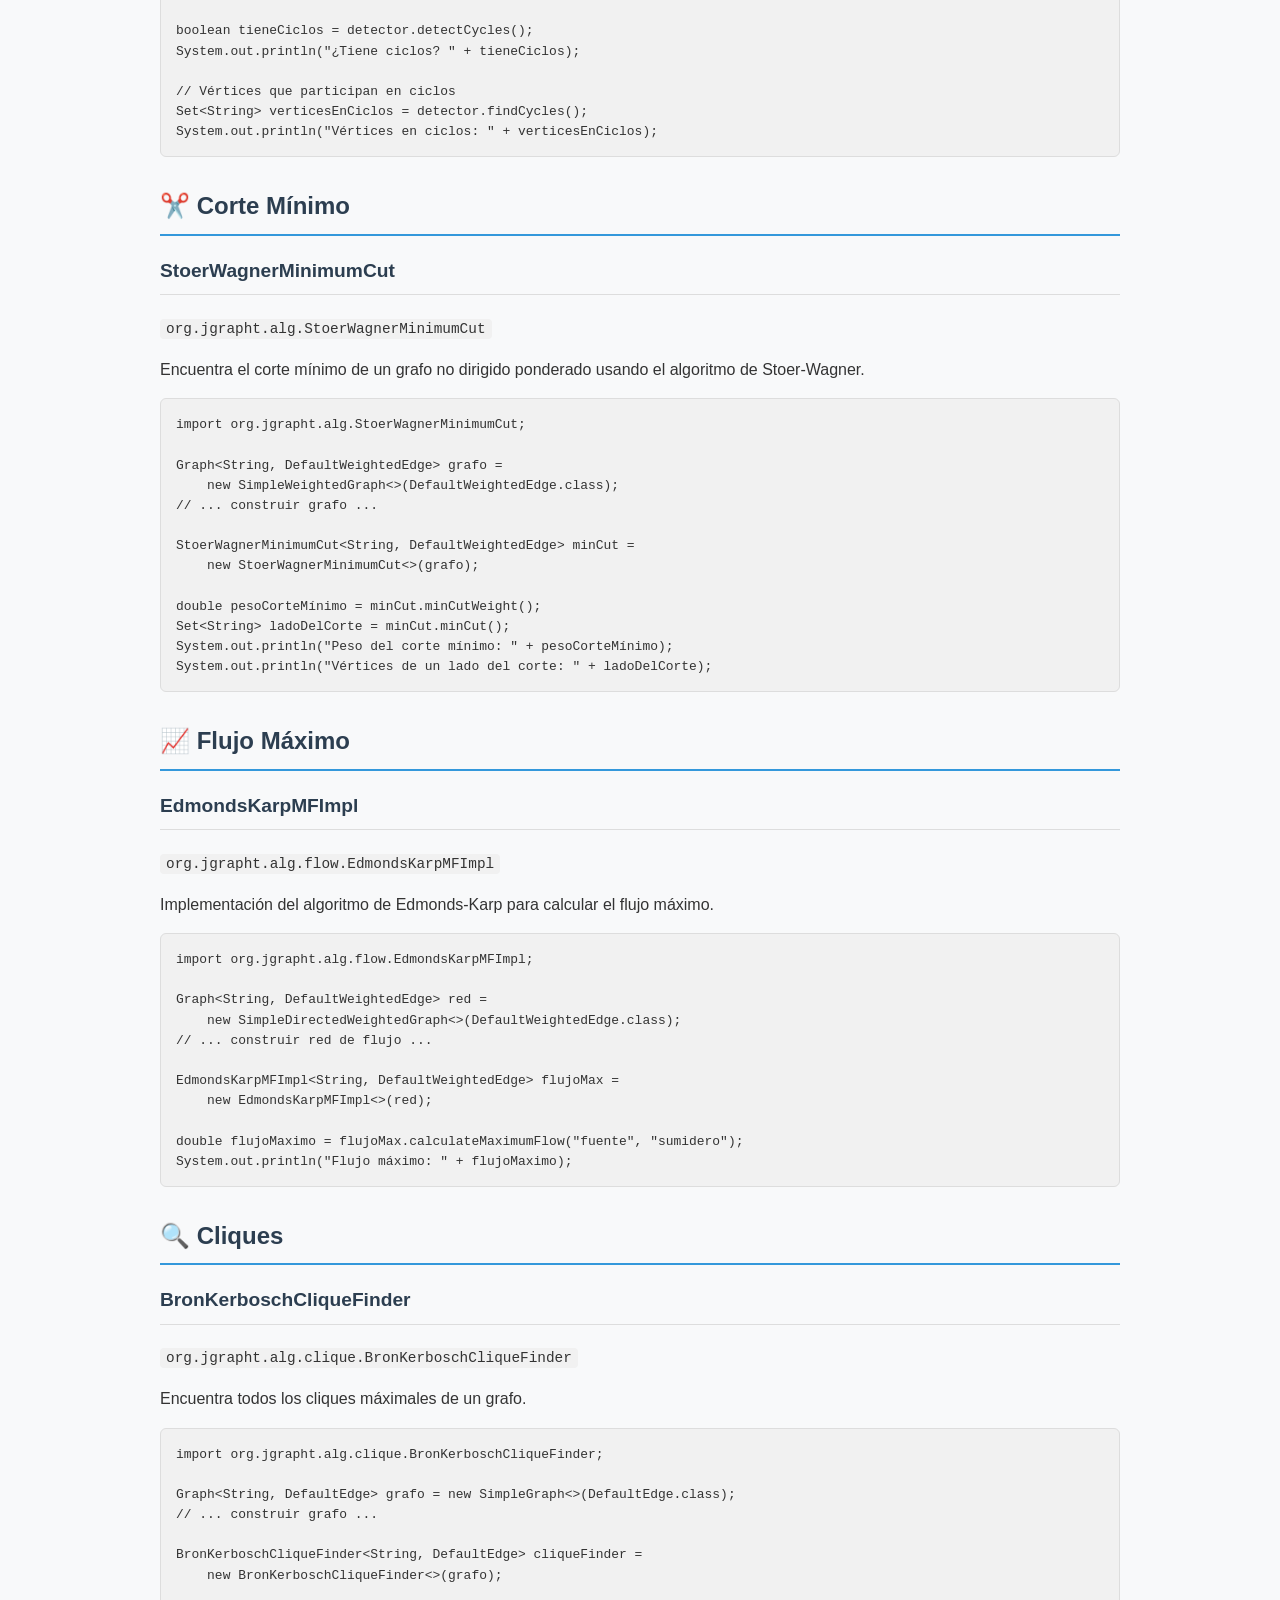
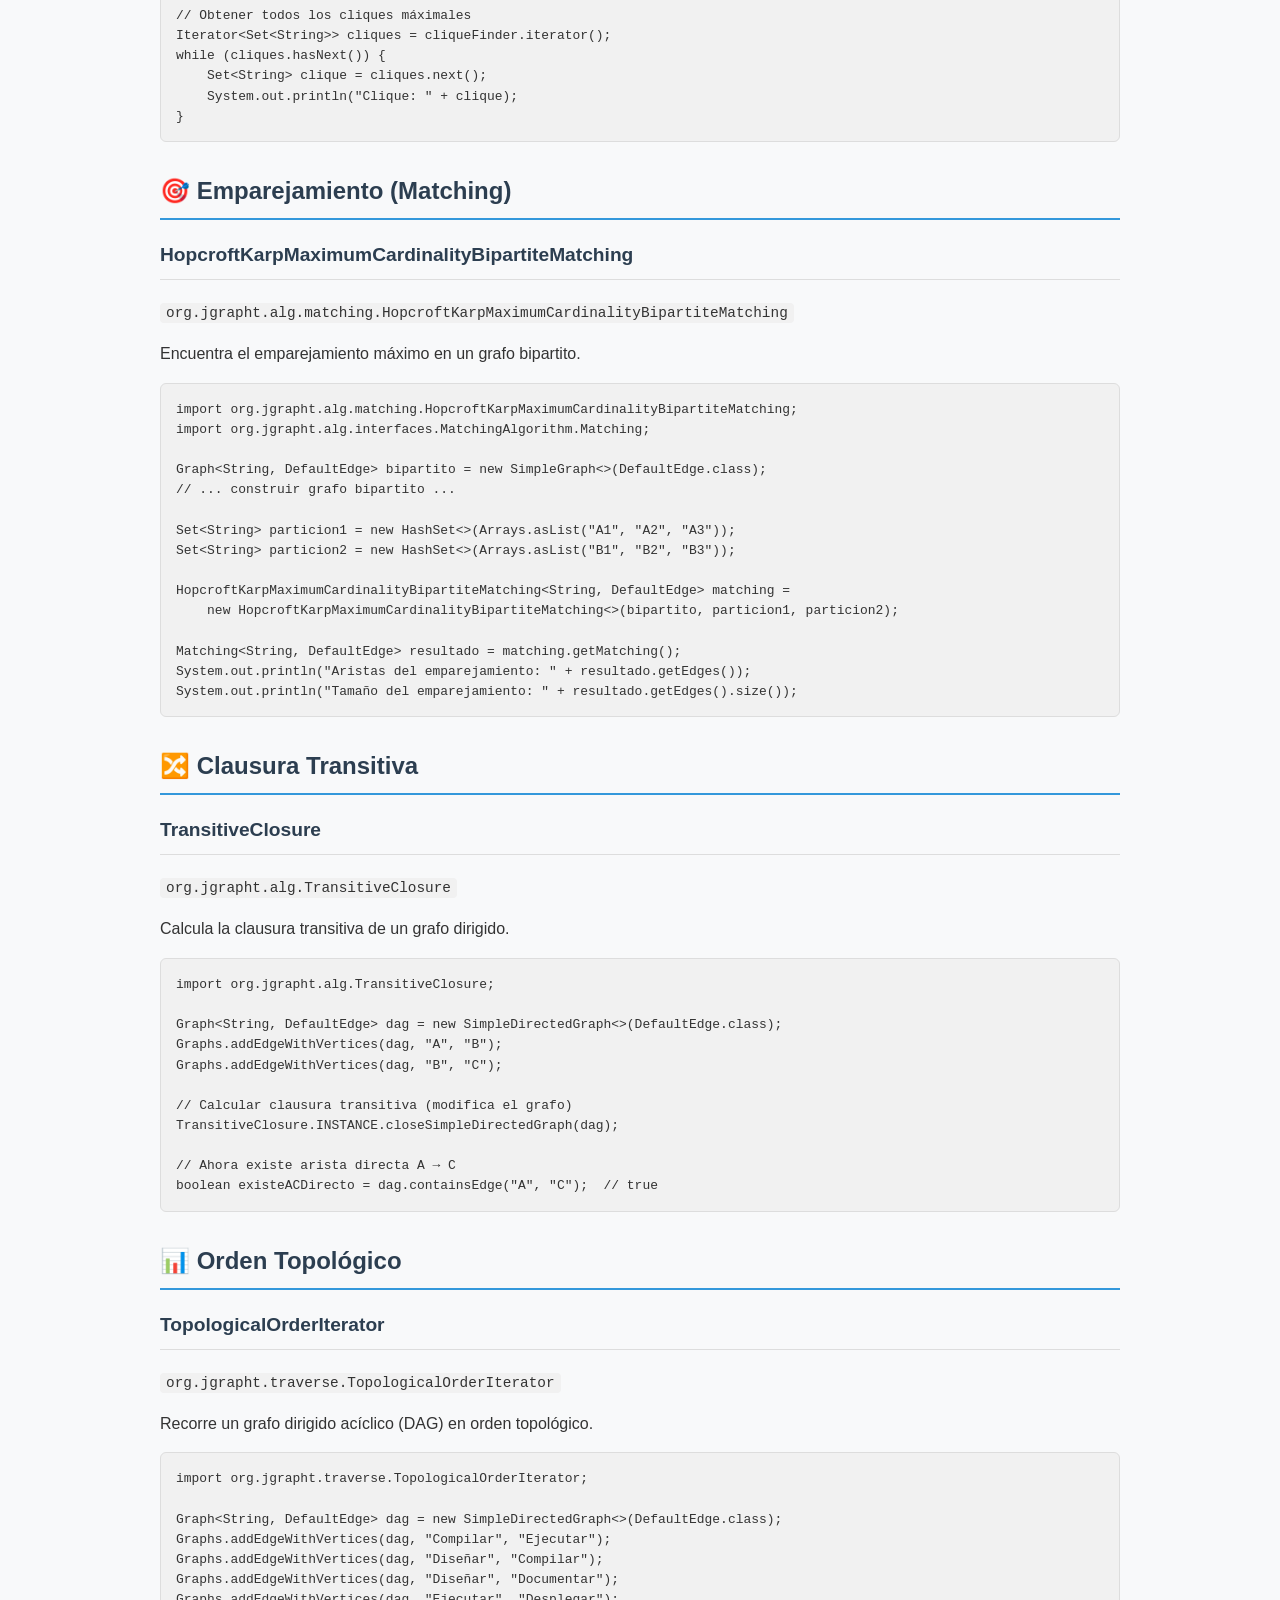
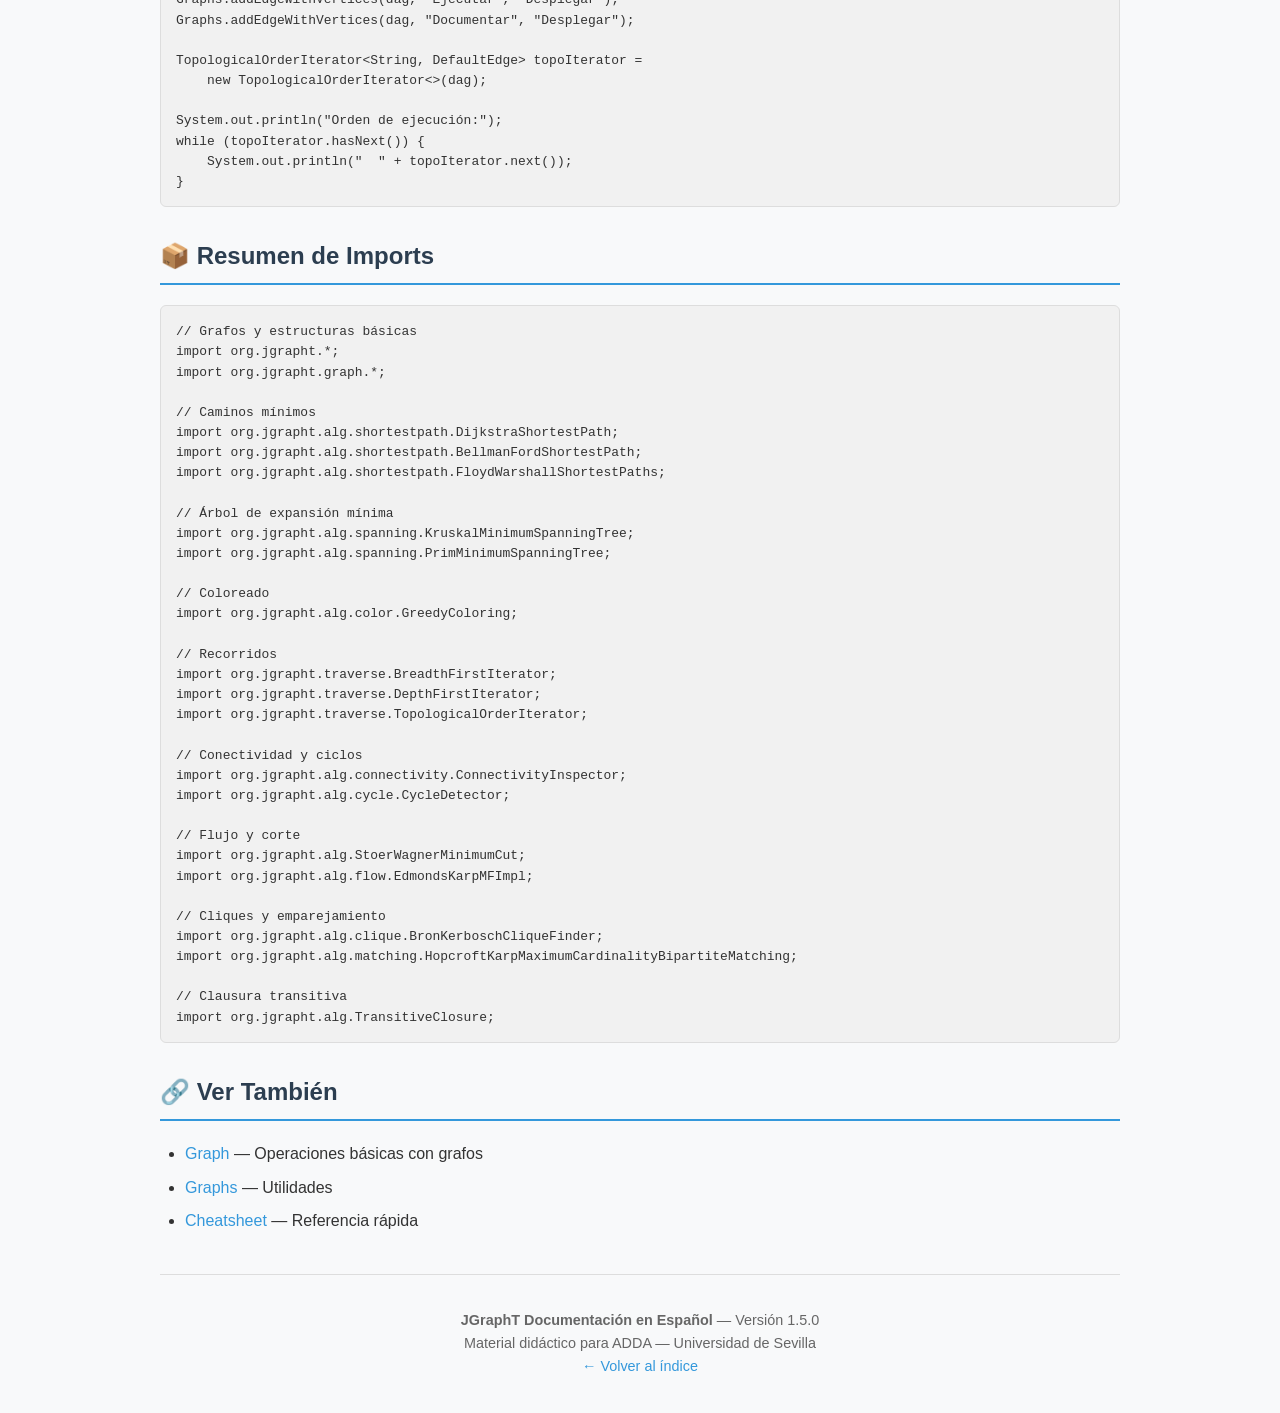
==== commit f325aefb: "Add missing JGraphT methods to documentation (Graph, Graphs, Algorithms) Co-authored-by: rosamola77 " ====
--- a/PI2_2025_2026_Base_ADDA/docs/jgrapht-es/classes/Algorithms.html
+++ b/PI2_2025_2026_Base_ADDA/docs/jgrapht-es/classes/Algorithms.html
@@ -290,6 +290,105 @@
 Set&lt;String&gt; verticesEnCiclos = detector.findCycles();
 System.out.println("Vértices en ciclos: " + verticesEnCiclos);</code></pre>
 
+    <h2>✂️ Corte Mínimo</h2>
+
+    <h3>StoerWagnerMinimumCut</h3>
+    <p><code>org.jgrapht.alg.StoerWagnerMinimumCut</code></p>
+    <p>Encuentra el corte mínimo de un grafo no dirigido ponderado usando el algoritmo de Stoer-Wagner.</p>
+
+    <pre><code>import org.jgrapht.alg.StoerWagnerMinimumCut;
+
+Graph&lt;String, DefaultWeightedEdge&gt; grafo = 
+    new SimpleWeightedGraph&lt;&gt;(DefaultWeightedEdge.class);
+// ... construir grafo ...
+
+StoerWagnerMinimumCut&lt;String, DefaultWeightedEdge&gt; minCut = 
+    new StoerWagnerMinimumCut&lt;&gt;(grafo);
+
+double pesoCorteMínimo = minCut.minCutWeight();
+Set&lt;String&gt; ladoDelCorte = minCut.minCut();
+System.out.println("Peso del corte mínimo: " + pesoCorteMínimo);
+System.out.println("Vértices de un lado del corte: " + ladoDelCorte);</code></pre>
+
+    <h2>📈 Flujo Máximo</h2>
+
+    <h3>EdmondsKarpMFImpl</h3>
+    <p><code>org.jgrapht.alg.flow.EdmondsKarpMFImpl</code></p>
+    <p>Implementación del algoritmo de Edmonds-Karp para calcular el flujo máximo.</p>
+
+    <pre><code>import org.jgrapht.alg.flow.EdmondsKarpMFImpl;
+
+Graph&lt;String, DefaultWeightedEdge&gt; red = 
+    new SimpleDirectedWeightedGraph&lt;&gt;(DefaultWeightedEdge.class);
+// ... construir red de flujo ...
+
+EdmondsKarpMFImpl&lt;String, DefaultWeightedEdge&gt; flujoMax = 
+    new EdmondsKarpMFImpl&lt;&gt;(red);
+
+double flujoMaximo = flujoMax.calculateMaximumFlow("fuente", "sumidero");
+System.out.println("Flujo máximo: " + flujoMaximo);</code></pre>
+
+    <h2>🔍 Cliques</h2>
+
+    <h3>BronKerboschCliqueFinder</h3>
+    <p><code>org.jgrapht.alg.clique.BronKerboschCliqueFinder</code></p>
+    <p>Encuentra todos los cliques máximales de un grafo.</p>
+
+    <pre><code>import org.jgrapht.alg.clique.BronKerboschCliqueFinder;
+
+Graph&lt;String, DefaultEdge&gt; grafo = new SimpleGraph&lt;&gt;(DefaultEdge.class);
+// ... construir grafo ...
+
+BronKerboschCliqueFinder&lt;String, DefaultEdge&gt; cliqueFinder = 
+    new BronKerboschCliqueFinder&lt;&gt;(grafo);
+
+// Obtener todos los cliques máximales
+Iterator&lt;Set&lt;String&gt;&gt; cliques = cliqueFinder.iterator();
+while (cliques.hasNext()) {
+    Set&lt;String&gt; clique = cliques.next();
+    System.out.println("Clique: " + clique);
+}</code></pre>
+
+    <h2>🎯 Emparejamiento (Matching)</h2>
+
+    <h3>HopcroftKarpMaximumCardinalityBipartiteMatching</h3>
+    <p><code>org.jgrapht.alg.matching.HopcroftKarpMaximumCardinalityBipartiteMatching</code></p>
+    <p>Encuentra el emparejamiento máximo en un grafo bipartito.</p>
+
+    <pre><code>import org.jgrapht.alg.matching.HopcroftKarpMaximumCardinalityBipartiteMatching;
+import org.jgrapht.alg.interfaces.MatchingAlgorithm.Matching;
+
+Graph&lt;String, DefaultEdge&gt; bipartito = new SimpleGraph&lt;&gt;(DefaultEdge.class);
+// ... construir grafo bipartito ...
+
+Set&lt;String&gt; particion1 = new HashSet&lt;&gt;(Arrays.asList("A1", "A2", "A3"));
+Set&lt;String&gt; particion2 = new HashSet&lt;&gt;(Arrays.asList("B1", "B2", "B3"));
+
+HopcroftKarpMaximumCardinalityBipartiteMatching&lt;String, DefaultEdge&gt; matching = 
+    new HopcroftKarpMaximumCardinalityBipartiteMatching&lt;&gt;(bipartito, particion1, particion2);
+
+Matching&lt;String, DefaultEdge&gt; resultado = matching.getMatching();
+System.out.println("Aristas del emparejamiento: " + resultado.getEdges());
+System.out.println("Tamaño del emparejamiento: " + resultado.getEdges().size());</code></pre>
+
+    <h2>🔀 Clausura Transitiva</h2>
+
+    <h3>TransitiveClosure</h3>
+    <p><code>org.jgrapht.alg.TransitiveClosure</code></p>
+    <p>Calcula la clausura transitiva de un grafo dirigido.</p>
+
+    <pre><code>import org.jgrapht.alg.TransitiveClosure;
+
+Graph&lt;String, DefaultEdge&gt; dag = new SimpleDirectedGraph&lt;&gt;(DefaultEdge.class);
+Graphs.addEdgeWithVertices(dag, "A", "B");
+Graphs.addEdgeWithVertices(dag, "B", "C");
+
+// Calcular clausura transitiva (modifica el grafo)
+TransitiveClosure.INSTANCE.closeSimpleDirectedGraph(dag);
+
+// Ahora existe arista directa A → C
+boolean existeACDirecto = dag.containsEdge("A", "C");  // true</code></pre>
+
     <h2>📊 Orden Topológico</h2>
 
     <h3>TopologicalOrderIterator</h3>
@@ -337,7 +436,18 @@
 
 // Conectividad y ciclos
 import org.jgrapht.alg.connectivity.ConnectivityInspector;
-import org.jgrapht.alg.cycle.CycleDetector;</code></pre>
+import org.jgrapht.alg.cycle.CycleDetector;
+
+// Flujo y corte
+import org.jgrapht.alg.StoerWagnerMinimumCut;
+import org.jgrapht.alg.flow.EdmondsKarpMFImpl;
+
+// Cliques y emparejamiento
+import org.jgrapht.alg.clique.BronKerboschCliqueFinder;
+import org.jgrapht.alg.matching.HopcroftKarpMaximumCardinalityBipartiteMatching;
+
+// Clausura transitiva
+import org.jgrapht.alg.TransitiveClosure;</code></pre>
 
     <h2>🔗 Ver También</h2>
     <ul>
